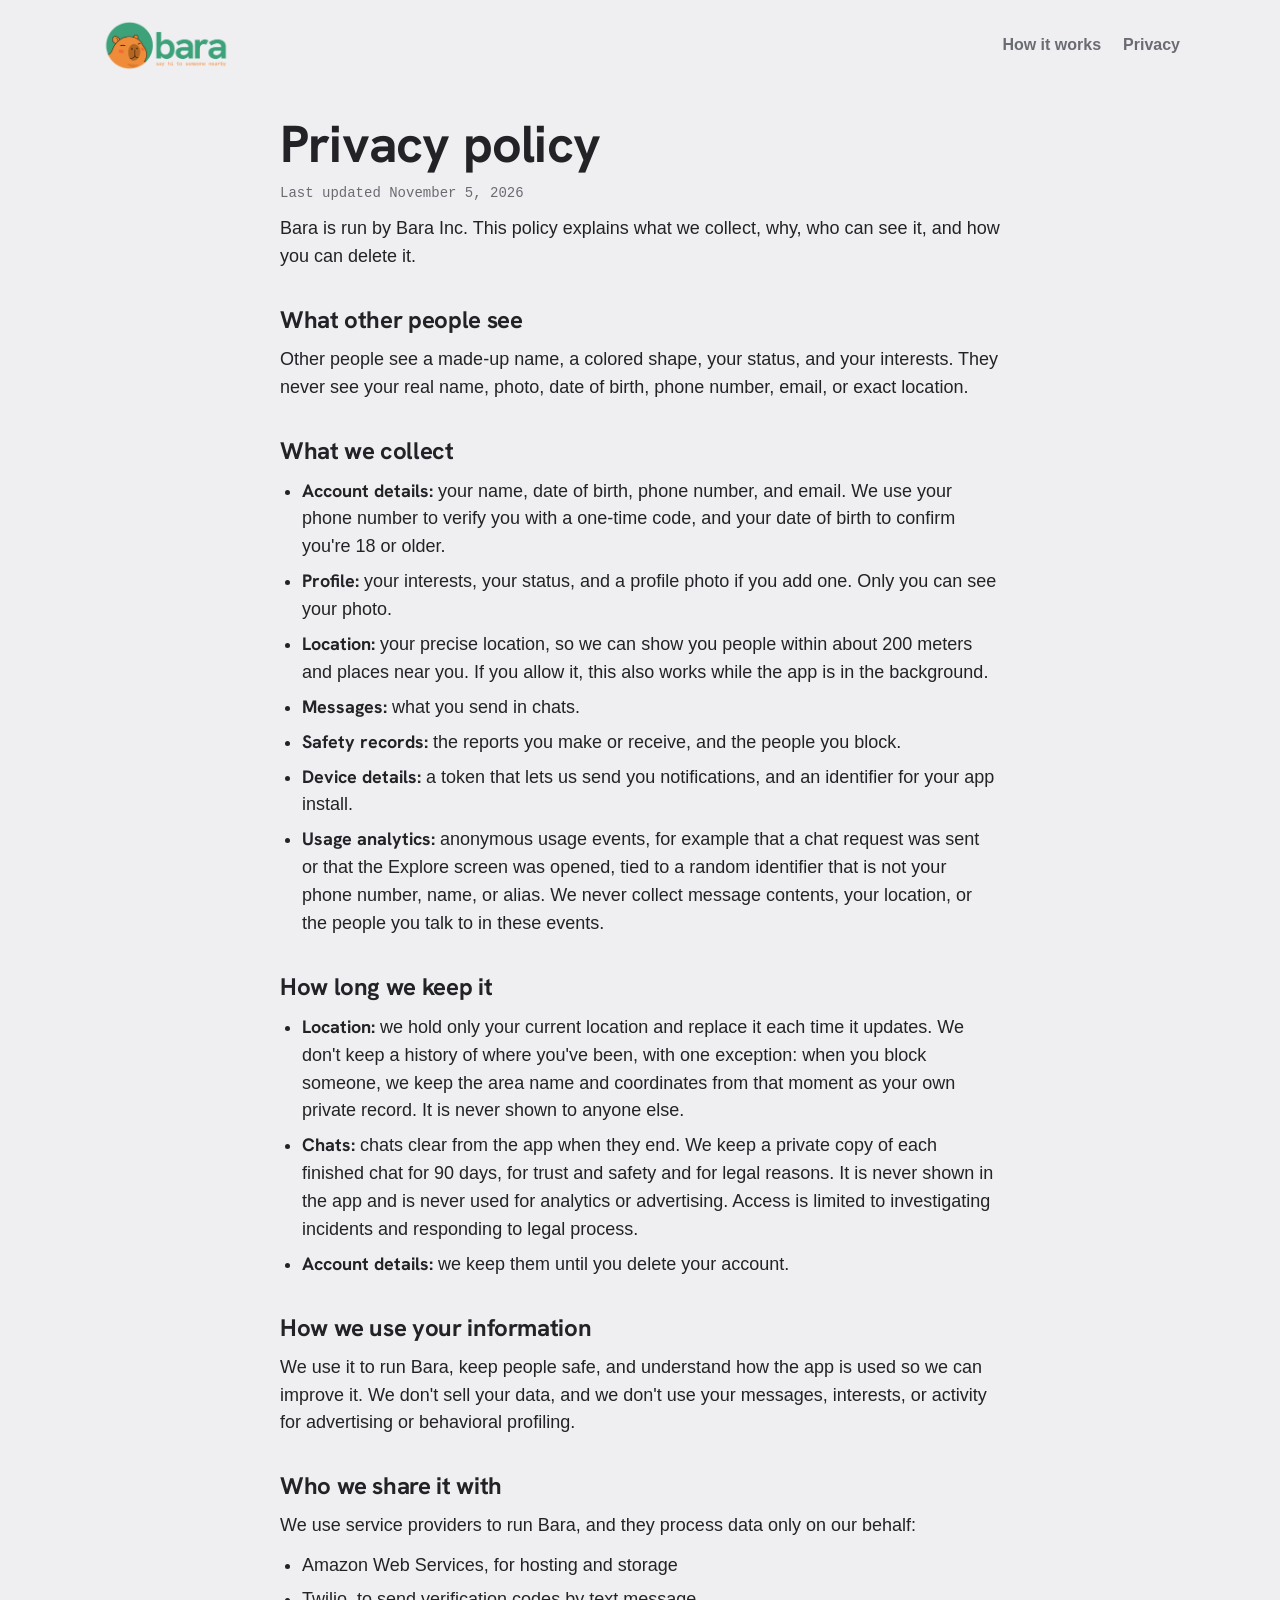
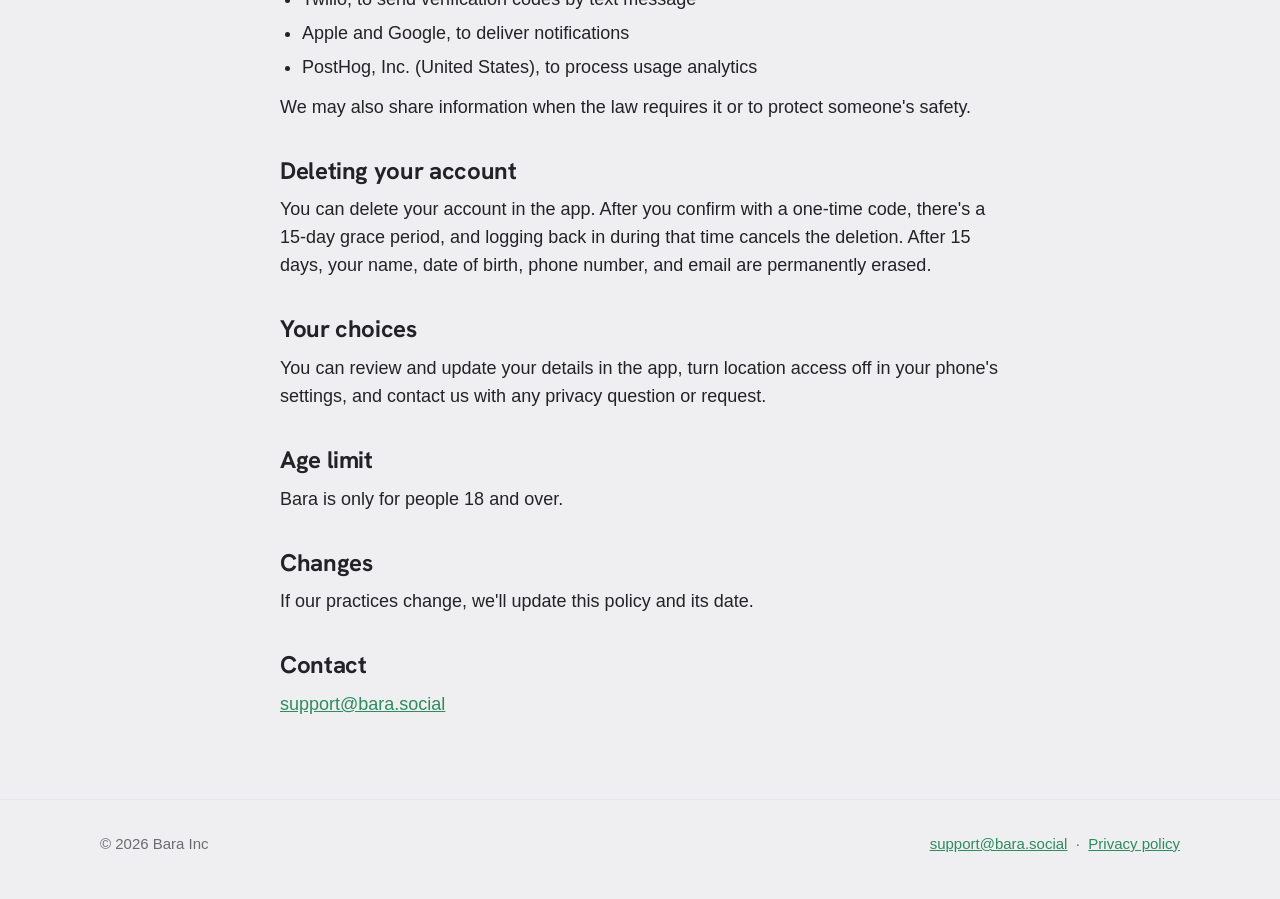
==== privacy.html @ e7399795 "Bara website: homepage and privacy policy Co-Authored-By: Claude Opus 5.5 <noreply@anthropic.com>" ====
<!doctype html>
<html lang="en">
<head>
  <meta charset="utf-8">
  <meta name="viewport" content="width=device-width, initial-scale=1">
  <title>Bara privacy policy</title>
  <meta name="description" content="What Bara collects, how it is used, who can see it, and how to delete it.">
  <link rel="icon" href="img/favicon.svg" type="image/svg+xml">
  <link rel="stylesheet" href="styles.css">
</head>
<body>
  <header class="wrap top">
    <a class="logo" href="index.html" aria-label="Bara home">
      <img src="img/logo.png" alt="Bara" width="560" height="218">
    </a>
    <nav aria-label="Main">
      <a href="index.html#how">How it works</a>
      <a href="privacy.html">Privacy</a>
    </nav>
  </header>

  <main class="wrap doc">
    <h1>Privacy policy</h1>
    <p class="updated">Last updated November 5, 2026</p>

    <p>Bara is run by Bara Inc. This policy explains what we collect, why, who can see it, and how you can delete it.</p>

    <h2>What other people see</h2>
    <p>Other people see a made-up name, a colored shape, your status, and your interests. They never see your real name, photo, date of birth, phone number, email, or exact location.</p>

    <h2>What we collect</h2>
    <ul>
      <li><strong>Account details:</strong> your name, date of birth, phone number, and email. We use your phone number to verify you with a one-time code, and your date of birth to confirm you're 18 or older.</li>
      <li><strong>Profile:</strong> your interests, your status, and a profile photo if you add one. Only you can see your photo.</li>
      <li><strong>Location:</strong> your precise location, so we can show you people within about 200 meters and places near you. If you allow it, this also works while the app is in the background.</li>
      <li><strong>Messages:</strong> what you send in chats.</li>
      <li><strong>Safety records:</strong> the reports you make or receive, and the people you block.</li>
      <li><strong>Device details:</strong> a token that lets us send you notifications, and an identifier for your app install.</li>
      <li><strong>Usage analytics:</strong> anonymous usage events, for example that a chat request was sent or that the Explore screen was opened, tied to a random identifier that is not your phone number, name, or alias. We never collect message contents, your location, or the people you talk to in these events.</li>
    </ul>

    <h2>How long we keep it</h2>
    <ul>
      <li><strong>Location:</strong> we hold only your current location and replace it each time it updates. We don't keep a history of where you've been, with one exception: when you block someone, we keep the area name and coordinates from that moment as your own private record. It is never shown to anyone else.</li>
      <li><strong>Chats:</strong> chats clear from the app when they end. We keep a private copy of each finished chat for 90 days, for trust and safety and for legal reasons. It is never shown in the app and is never used for analytics or advertising. Access is limited to investigating incidents and responding to legal process.</li>
      <li><strong>Account details:</strong> we keep them until you delete your account.</li>
    </ul>

    <h2>How we use your information</h2>
    <p>We use it to run Bara, keep people safe, and understand how the app is used so we can improve it. We don't sell your data, and we don't use your messages, interests, or activity for advertising or behavioral profiling.</p>

    <h2>Who we share it with</h2>
    <p>We use service providers to run Bara, and they process data only on our behalf:</p>
    <ul>
      <li>Amazon Web Services, for hosting and storage</li>
      <li>Twilio, to send verification codes by text message</li>
      <li>Apple and Google, to deliver notifications</li>
      <li>PostHog, Inc. (United States), to process usage analytics</li>
    </ul>
    <p>We may also share information when the law requires it or to protect someone's safety.</p>

    <h2>Deleting your account</h2>
    <p>You can delete your account in the app. After you confirm with a one-time code, there's a 15-day grace period, and logging back in during that time cancels the deletion. After 15 days, your name, date of birth, phone number, and email are permanently erased.</p>

    <h2>Your choices</h2>
    <p>You can review and update your details in the app, turn location access off in your phone's settings, and contact us with any privacy question or request.</p>

    <h2>Age limit</h2>
    <p>Bara is only for people 18 and over.</p>

    <h2>Changes</h2>
    <p>If our practices change, we'll update this policy and its date.</p>

    <h2>Contact</h2>
    <p><a href="mailto:support@bara.social">support@bara.social</a></p>
  </main>

  <footer>
    <div class="wrap">
      <div class="row">
        <span>&copy; 2026 Bara Inc</span>
        <span><a href="mailto:support@bara.social">support@bara.social</a> &nbsp;·&nbsp; <a href="privacy.html">Privacy policy</a></span>
      </div>
    </div>
  </footer>
</body>
</html>
---- styles.css ----
@font-face { font-family: "Hanken Grotesk"; src: url("fonts/HankenGrotesk-Regular.ttf"); font-weight: 400; font-display: swap; }
@font-face { font-family: "Hanken Grotesk"; src: url("fonts/HankenGrotesk-SemiBold.ttf"); font-weight: 600; font-display: swap; }
@font-face { font-family: "Hanken Grotesk"; src: url("fonts/HankenGrotesk-Bold.ttf"); font-weight: 700; font-display: swap; }
@font-face { font-family: "JetBrains Mono"; src: url("fonts/JetBrainsMono-Regular.ttf"); font-weight: 400; font-display: swap; }

:root {
  color-scheme: light dark;
  --base: #EFEFF1;
  --surface: #FFFFFF;
  --tint: #E5E5EA;
  --ink: #232327;
  --ink-2: #6B6B72;
  --accent: #2E8B5E;
  --amber: #B8791F;
  --shadow: 0 18px 48px rgba(35, 35, 39, .14);
}
@media (prefers-color-scheme: dark) {
  :root {
    --base: #1E1E21;
    --surface: #26262A;
    --tint: #303036;
    --ink: #ECECEE;
    --ink-2: #9E9EA6;
    --accent: #3FA079;
    --amber: #E0A44A;
    --shadow: 0 18px 48px rgba(0, 0, 0, .45);
  }
}

* { box-sizing: border-box; }
html { scroll-behavior: smooth; -webkit-text-size-adjust: 100%; }
body {
  margin: 0;
  background: var(--base);
  color: var(--ink);
  font: 400 18px/1.55 "Hanken Grotesk", -apple-system, BlinkMacSystemFont, "Segoe UI", sans-serif;
}
img { display: block; max-width: 100%; height: auto; }
a { color: var(--accent); }
h1, h2, h3 { line-height: 1.12; letter-spacing: -.015em; margin: 0; font-weight: 700; }
p { margin: 0; }

.wrap { width: min(1080px, 100% - 32px); margin-inline: auto; }

/* Header */
.top { display: flex; align-items: center; justify-content: space-between; gap: 16px; padding-block: 20px; }
.top .logo img { width: 132px; }
.top nav { display: flex; gap: 22px; }
.top nav a { color: var(--ink-2); text-decoration: none; font-weight: 600; font-size: 16px; }
.top nav a:hover { color: var(--accent); }

/* Hero */
.hero { display: grid; grid-template-columns: 1.15fr .85fr; gap: 48px; align-items: center; padding-block: 32px 72px; }
.hero h1 { font-size: clamp(42px, 7vw, 72px); }
.hero .lede { margin-top: 20px; font-size: 21px; color: var(--ink-2); max-width: 30em; }
.soon {
  display: inline-block; margin-top: 28px; padding: 10px 18px; border-radius: 999px;
  background: var(--accent); color: #fff; font-weight: 600; font-size: 16px;
}
.where { margin-top: 12px; font: 400 14px/1.4 "JetBrains Mono", monospace; color: var(--ink-2); }

.phone { border-radius: 34px; overflow: hidden; box-shadow: var(--shadow); background: var(--surface); }
.hero .phone { width: min(330px, 100%); margin-inline: auto; }

/* Sections */
section { padding-block: 56px; }
.label { font: 400 14px/1.4 "JetBrains Mono", monospace; color: var(--accent); text-transform: uppercase; letter-spacing: .06em; }
section > .wrap > h2 { font-size: clamp(30px, 4.5vw, 44px); margin-top: 8px; max-width: 18em; }

.steps { display: grid; grid-template-columns: repeat(3, 1fr); gap: 32px; margin-top: 40px; }
.step h3 { font-size: 22px; margin-top: 24px; }
.step p { margin-top: 8px; color: var(--ink-2); }

.cards { display: grid; grid-template-columns: repeat(3, 1fr); gap: 18px; margin-top: 36px; }
.card { background: var(--surface); border-radius: 26px; padding: 26px; }
.card .num { font: 400 14px/1 "JetBrains Mono", monospace; color: var(--accent); }
.card h3 { font-size: 21px; margin-top: 12px; }
.card p { margin-top: 8px; color: var(--ink-2); font-size: 17px; }
.card img { height: 128px; width: auto; margin-bottom: 18px; }

.safe { display: grid; grid-template-columns: repeat(2, 1fr); gap: 18px; margin-top: 18px; }

.note { margin-top: 28px; color: var(--ink-2); }

/* Footer */
footer { margin-top: 40px; padding-block: 32px 44px; border-top: 1px solid var(--tint); color: var(--ink-2); font-size: 15px; }
footer .row { display: flex; flex-wrap: wrap; gap: 8px 24px; justify-content: space-between; }
footer .fine { margin-top: 12px; font-size: 14px; }

/* Privacy page */
.doc { max-width: 720px; padding-block: 24px 40px; }
.doc h1 { font-size: clamp(36px, 6vw, 52px); }
.doc .updated { margin-top: 10px; font: 400 14px/1.4 "JetBrains Mono", monospace; color: var(--ink-2); }
.doc h2 { font-size: 24px; margin-top: 36px; }
.doc p, .doc ul { margin: 12px 0 0; }
.doc ul { padding-left: 22px; }
.doc li { margin-top: 6px; }

@media (max-width: 820px) {
  body { font-size: 17px; }
  .hero { grid-template-columns: 1fr; gap: 36px; padding-block: 16px 40px; }
  .hero .phone { width: min(280px, 100%); }
  .steps, .cards, .safe { grid-template-columns: 1fr; }
  .step .phone { width: min(280px, 100%); margin-inline: auto; }
  section { padding-block: 40px; }
}
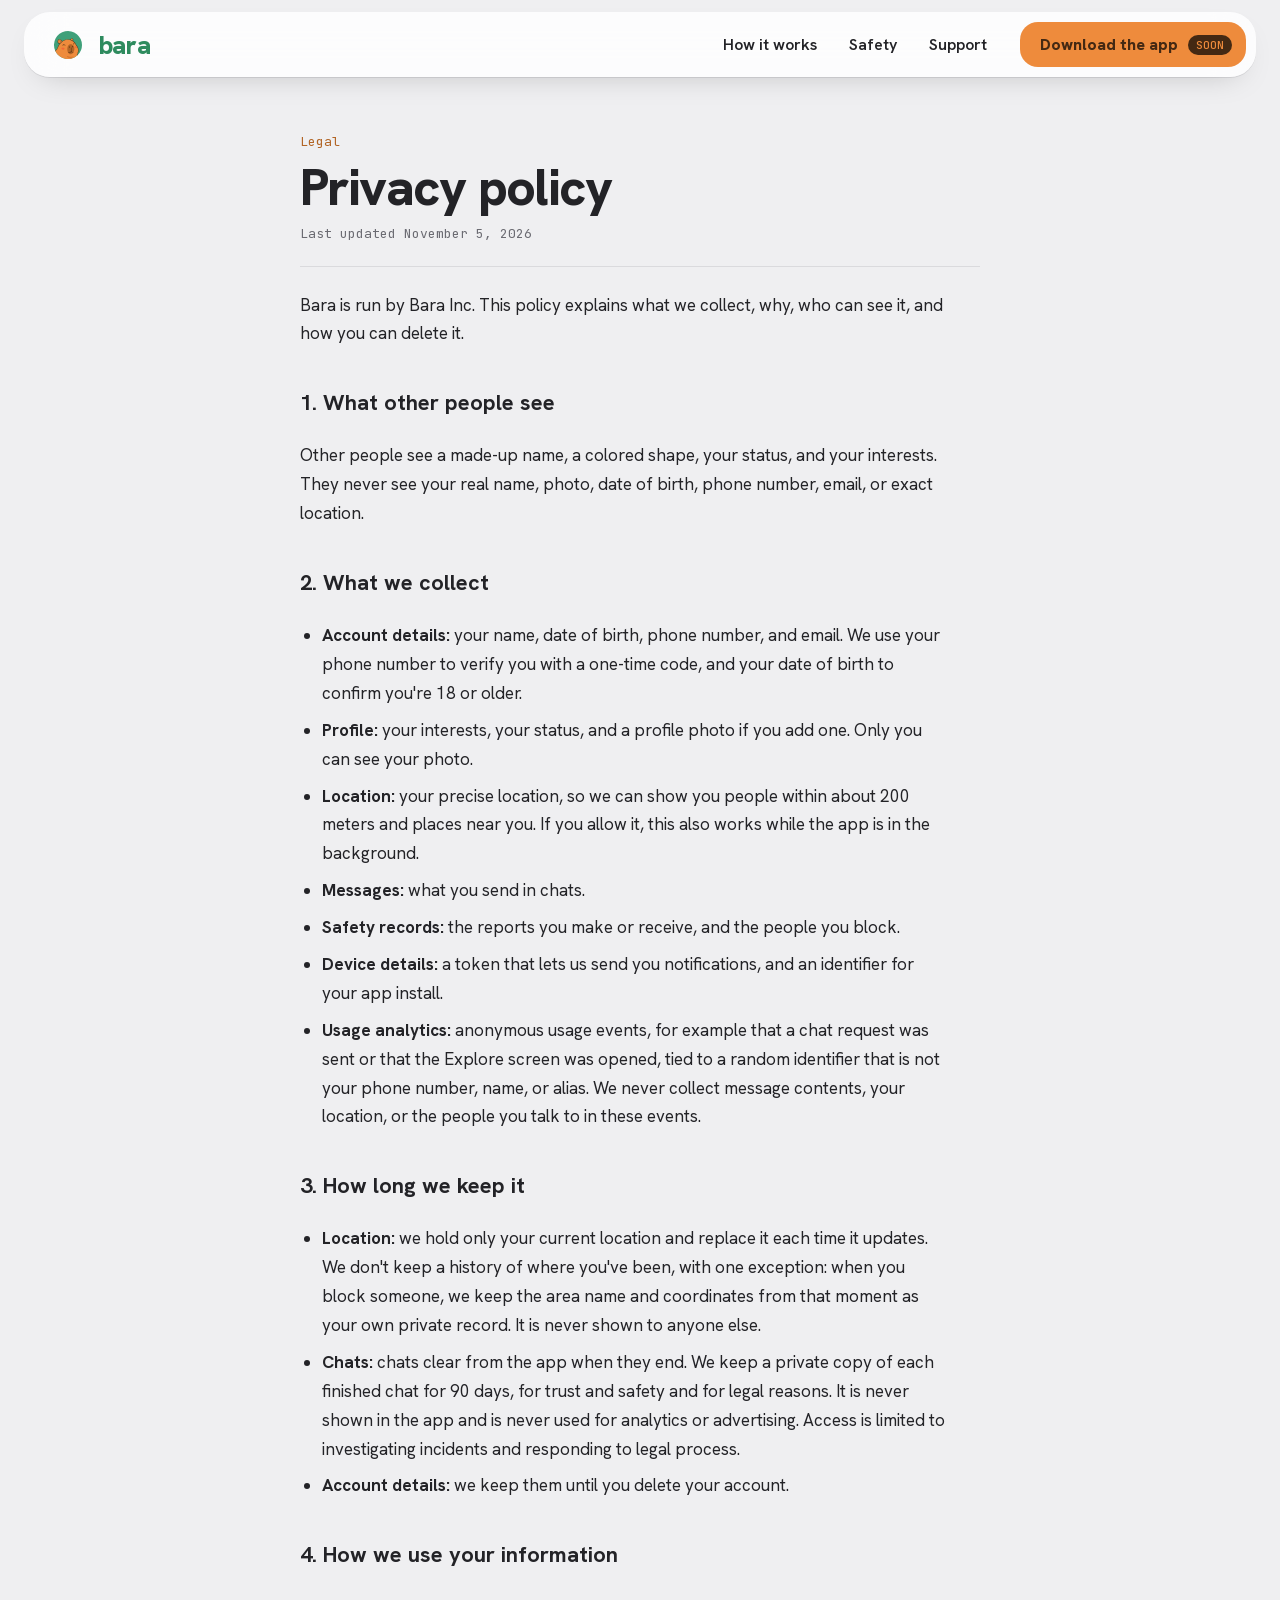
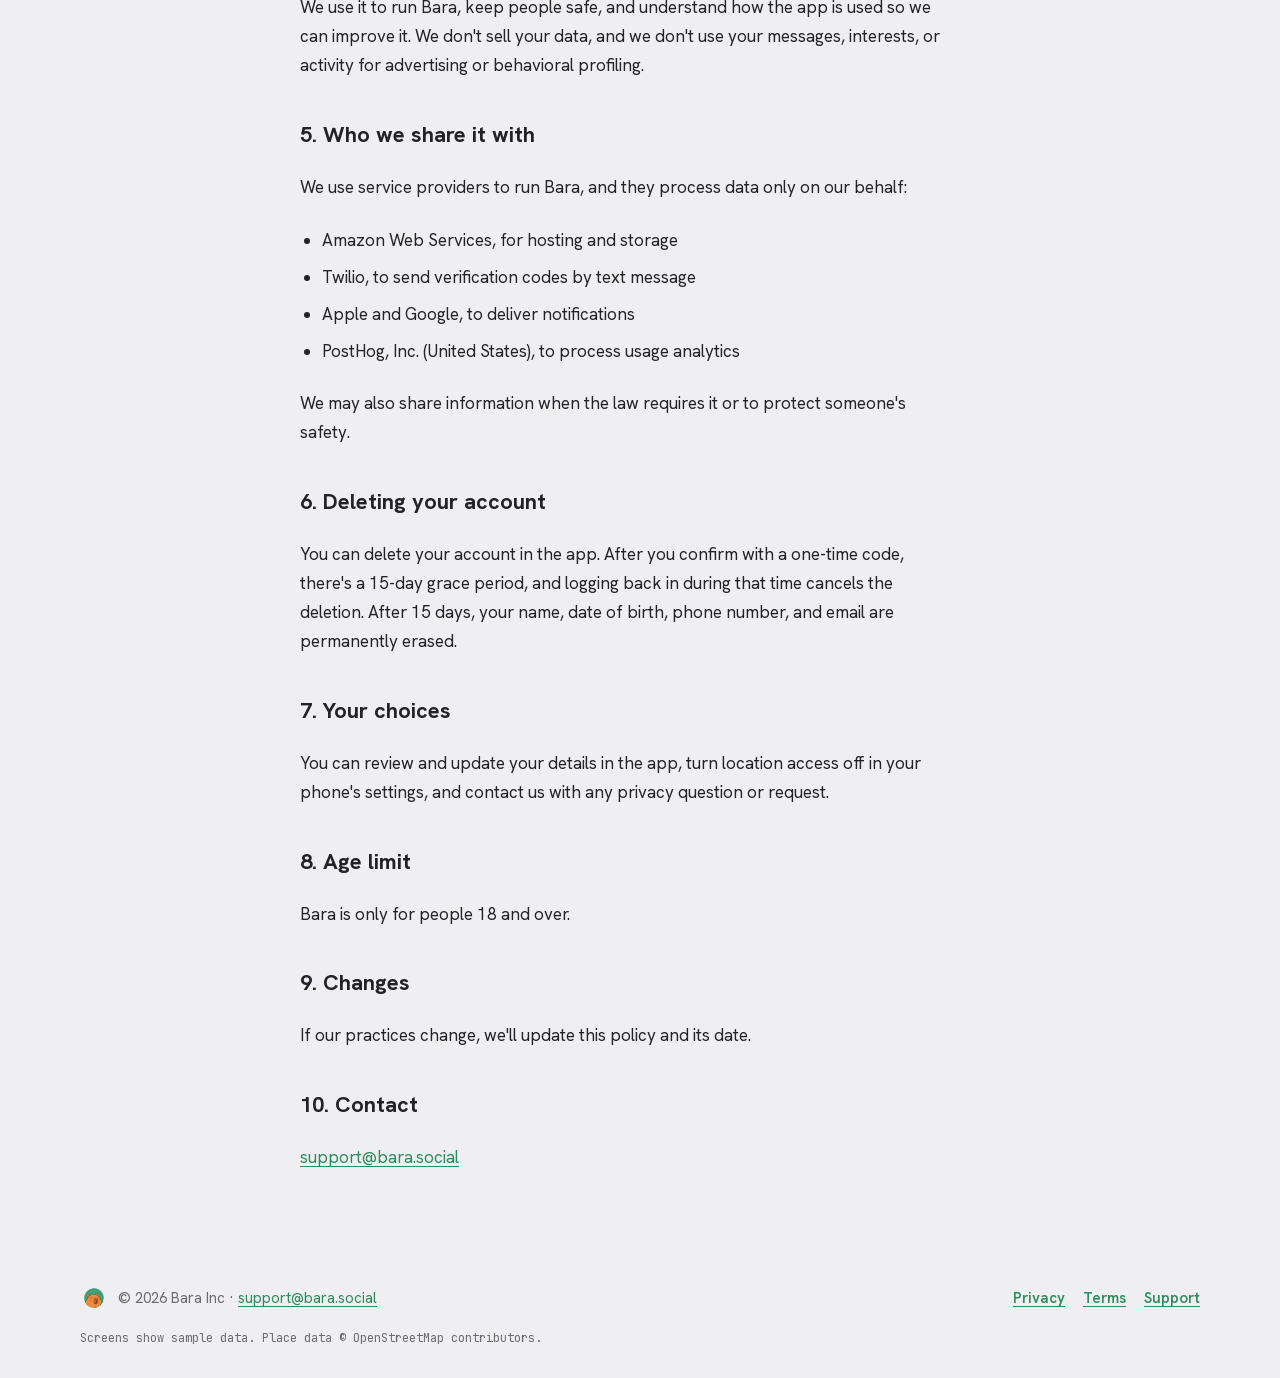
==== commit 3aa14bb2: "Build the real Bara website from the Claude Design handoff Replaces the temporary site with the five" ====
--- a/privacy.html
+++ b/privacy.html
@@ -1,29 +1,37 @@
 <!doctype html>
-<html lang="en">
+<html lang="en" id="top">
 <head>
-  <meta charset="utf-8">
-  <meta name="viewport" content="width=device-width, initial-scale=1">
-  <title>Bara privacy policy</title>
-  <meta name="description" content="What Bara collects, how it is used, who can see it, and how to delete it.">
-  <link rel="icon" href="img/favicon.svg" type="image/svg+xml">
-  <link rel="stylesheet" href="styles.css">
+<meta charset="utf-8">
+<meta name="viewport" content="width=device-width, initial-scale=1">
+<title>Bara privacy policy</title>
+<meta name="description" content="What Bara collects, how it is used, who can see it, and how to delete it.">
+<meta property="og:title" content="Bara privacy policy">
+<meta property="og:description" content="What Bara collects, how it is used, who can see it, and how to delete it.">
+<meta name="theme-color" content="#EFEFF1" media="(prefers-color-scheme: light)">
+<meta name="theme-color" content="#1E1E21" media="(prefers-color-scheme: dark)">
+<link rel="icon" href="img/favicon.svg" type="image/svg+xml">
+<link rel="apple-touch-icon" href="img/apple-touch-icon.png">
+<link rel="preload" href="fonts/HankenGrotesk-latin.woff2" as="font" type="font/woff2" crossorigin>
+<link rel="stylesheet" href="styles.css">
+<script src="main.js" defer></script>
 </head>
 <body>
-  <header class="wrap top">
-    <a class="logo" href="index.html" aria-label="Bara home">
-      <img src="img/logo.png" alt="Bara" width="560" height="218">
-    </a>
-    <nav aria-label="Main">
-      <a href="index.html#how">How it works</a>
-      <a href="privacy.html">Privacy</a>
-    </nav>
-  </header>
-
-  <main class="wrap doc">
-    <h1>Privacy policy</h1>
-    <p class="updated">Last updated November 5, 2026</p>
-
-    <p>Bara is run by Bara Inc. This policy explains what we collect, why, who can see it, and how you can delete it.</p>
+<div class="page">
+<header class="site-header">
+  <nav class="bar" aria-label="Main">
+    <a class="logo" href="index.html" aria-label="Bara home"><img src="img/mark.svg" alt="" width="40" height="40"><span>bara</span></a>
+    <div class="nav-right">
+      <div class="nav-links"><a href="index.html#how">How it works</a><a href="safety.html">Safety</a><a href="support.html">Support</a></div>
+      <a class="download" href="index.html#get">Download the app<span class="soon">SOON</span></a>
+      <button class="burger" type="button" aria-expanded="false" aria-controls="mobile-menu" aria-label="Menu"><span></span><span></span><span></span></button>
+    </div>
+  </nav>
+  <div class="mobile-menu" id="mobile-menu" hidden><a href="index.html#how">How it works</a><a href="safety.html">Safety</a><a href="support.html">Support</a></div>
+</header>
+<main>
+<article class="legal">
+  <div class="legal-head"><span class="kicker">Legal</span><h1>Privacy policy</h1><span class="mono">Last updated November 5, 2026</span></div>
+  <p>Bara is run by Bara Inc. This policy explains what we collect, why, who can see it, and how you can delete it.</p>
 
     <h2>What other people see</h2>
     <p>Other people see a made-up name, a colored shape, your status, and your interests. They never see your real name, photo, date of birth, phone number, email, or exact location.</p>
@@ -73,15 +81,17 @@
 
     <h2>Contact</h2>
     <p><a href="mailto:support@bara.social">support@bara.social</a></p>
-  </main>
-
-  <footer>
-    <div class="wrap">
-      <div class="row">
-        <span>&copy; 2026 Bara Inc</span>
-        <span><a href="mailto:support@bara.social">support@bara.social</a> &nbsp;·&nbsp; <a href="privacy.html">Privacy policy</a></span>
-      </div>
+</article>
+</main>
+<footer class="site-footer">
+  <div class="footer-inner">
+    <div class="footer-row">
+      <div class="footer-id"><img src="img/mark.svg" alt="" width="28" height="28"><span>© 2026 Bara Inc · <a href="mailto:support@bara.social">support@bara.social</a></span></div>
+      <div class="footer-links"><a href="privacy.html">Privacy</a><a href="terms.html">Terms</a><a href="support.html">Support</a></div>
     </div>
-  </footer>
+    <p class="footer-note">Screens show sample data. Place data © OpenStreetMap contributors.</p>
+  </div>
+</footer>
+</div>
 </body>
 </html>
--- a/styles.css
+++ b/styles.css
@@ -1,106 +1,172 @@
-@font-face { font-family: "Hanken Grotesk"; src: url("fonts/HankenGrotesk-Regular.ttf"); font-weight: 400; font-display: swap; }
-@font-face { font-family: "Hanken Grotesk"; src: url("fonts/HankenGrotesk-SemiBold.ttf"); font-weight: 600; font-display: swap; }
-@font-face { font-family: "Hanken Grotesk"; src: url("fonts/HankenGrotesk-Bold.ttf"); font-weight: 700; font-display: swap; }
-@font-face { font-family: "JetBrains Mono"; src: url("fonts/JetBrainsMono-Regular.ttf"); font-weight: 400; font-display: swap; }
+@font-face{font-family:'Hanken Grotesk';font-style:normal;font-weight:400 800;font-display:swap;src:url(fonts/HankenGrotesk-latin.woff2) format('woff2')}
+@font-face{font-family:'JetBrains Mono';font-style:normal;font-weight:400 500;font-display:swap;src:url(fonts/JetBrainsMono-latin.woff2) format('woff2')}
 
-:root {
-  color-scheme: light dark;
-  --base: #EFEFF1;
-  --surface: #FFFFFF;
-  --tint: #E5E5EA;
-  --ink: #232327;
-  --ink-2: #6B6B72;
-  --accent: #2E8B5E;
-  --amber: #B8791F;
-  --shadow: 0 18px 48px rgba(35, 35, 39, .14);
+:root{--bg:#EFEFF1;--surface:#FFFFFF;--tint:#E5E5EA;--text:#232327;--text2:#6B6B72;--green:#2E8B5E;--orange:#EE8B3C;--orange-ink:#B26526;--line:rgba(35,35,39,.10);--brown:#442913;--mono:'JetBrains Mono',monospace;color-scheme:light}
+@media (prefers-color-scheme:dark){:root{--bg:#1E1E21;--surface:#26262A;--tint:#303036;--text:#ECECEE;--text2:#9E9EA6;--green:#3FA079;--orange-ink:#EE8B3C;--line:rgba(236,236,238,.10);color-scheme:dark}}
+
+*{box-sizing:border-box}
+html,body{margin:0;background:var(--bg);color:var(--text);font-family:'Hanken Grotesk',system-ui,sans-serif;-webkit-font-smoothing:antialiased}
+@media (prefers-reduced-motion:no-preference){html{scroll-behavior:smooth}}
+a{color:var(--green);text-underline-offset:3px}
+a:hover{color:var(--text)}
+:focus-visible{outline:3px solid var(--green);outline-offset:3px;border-radius:10px}
+.page{min-height:100vh;display:flex;flex-direction:column;background:var(--bg);color:var(--text)}
+main{flex:1}
+.art{width:100%;height:auto;display:block}
+mark{background:var(--orange);color:var(--brown);padding:0 .12em;border-radius:.16em;display:inline-block;transform:rotate(var(--r,0deg));line-height:1.04}
+.kicker{font-family:var(--mono);font-size:13px;color:var(--orange-ink)}
+.mono{font-family:var(--mono);font-size:13px;color:var(--text2)}
+
+/* Header */
+.site-header{position:sticky;top:0;z-index:20;padding:12px clamp(8px,2vw,24px) 0}
+.bar{max-width:1240px;margin:0 auto;padding:10px 10px 10px clamp(14px,2vw,24px);border-radius:26px;background:color-mix(in srgb,var(--surface) 82%,transparent);-webkit-backdrop-filter:saturate(1.8) blur(20px);backdrop-filter:saturate(1.8) blur(20px);box-shadow:0 1px 0 var(--line),0 12px 32px -18px rgba(0,0,0,.25);display:flex;align-items:center;justify-content:space-between;gap:16px}
+.logo{display:flex;align-items:center;gap:10px;text-decoration:none;color:var(--green)}
+.logo:hover{color:var(--green)}
+.logo img{display:block;width:40px;height:40px}
+.logo span{font-weight:800;font-size:26px;letter-spacing:-0.03em}
+.nav-right{display:flex;align-items:center;gap:clamp(4px,1.5vw,20px);min-width:0}
+.nav-links{display:flex;align-items:center;gap:4px}
+.nav-links a{padding:10px 14px;border-radius:999px;text-decoration:none;font-weight:600;font-size:16px;color:var(--text)}
+.nav-links a[aria-current=page],.mobile-menu a[aria-current=page]{background:var(--tint)}
+.download{display:flex;align-items:center;gap:10px;padding:12px 14px 12px 20px;border-radius:18px;background:var(--orange);color:var(--brown);font-weight:800;font-size:16px;text-decoration:none;white-space:nowrap}
+.download:hover{color:var(--brown)}
+.soon{font-family:var(--mono);font-size:11px;font-weight:500;padding:3px 8px;border-radius:999px;background:var(--brown);color:#EE8B3C}
+.burger{display:none;width:46px;height:46px;border:0;border-radius:16px;background:var(--tint);color:var(--text);cursor:pointer;flex-direction:column;align-items:center;justify-content:center;gap:5px;padding:0}
+.burger span{display:block;width:18px;height:2px;border-radius:2px;background:currentColor}
+.mobile-menu{display:none}
+@media (max-width:760px){
+  .nav-links{display:none}
+  .burger{display:flex}
+  .mobile-menu:not([hidden]){display:flex;position:absolute;left:clamp(8px,2vw,24px);right:clamp(8px,2vw,24px);top:100%;margin-top:8px;padding:8px;border-radius:26px;background:var(--surface);box-shadow:0 18px 40px -20px rgba(0,0,0,.35);flex-direction:column;gap:2px}
+  .mobile-menu a{display:block;padding:15px 18px;border-radius:18px;text-decoration:none;font-weight:700;font-size:19px;color:var(--text)}
 }
-@media (prefers-color-scheme: dark) {
-  :root {
-    --base: #1E1E21;
-    --surface: #26262A;
-    --tint: #303036;
-    --ink: #ECECEE;
-    --ink-2: #9E9EA6;
-    --accent: #3FA079;
-    --amber: #E0A44A;
-    --shadow: 0 18px 48px rgba(0, 0, 0, .45);
-  }
+@media (max-width:400px){
+  .soon{display:none}
+  .download{padding:11px 14px;font-size:14px;border-radius:15px}
+  .logo img{width:32px;height:32px}
+  .logo span{font-size:22px}
+  .burger{width:42px;height:42px;border-radius:14px}
+  .nav-right{gap:6px}
 }
 
-* { box-sizing: border-box; }
-html { scroll-behavior: smooth; -webkit-text-size-adjust: 100%; }
-body {
-  margin: 0;
-  background: var(--base);
-  color: var(--ink);
-  font: 400 18px/1.55 "Hanken Grotesk", -apple-system, BlinkMacSystemFont, "Segoe UI", sans-serif;
-}
-img { display: block; max-width: 100%; height: auto; }
-a { color: var(--accent); }
-h1, h2, h3 { line-height: 1.12; letter-spacing: -.015em; margin: 0; font-weight: 700; }
-p { margin: 0; }
+/* Stage */
+.stage{position:relative;height:820svh}
+.stage-inner{position:sticky;top:0;height:100svh;overflow:hidden;perspective:1600px}
+.kf{position:absolute;left:50%;top:50%;transform:translate(-50%,-50%);will-change:transform,opacity}
+.kf-hidden{opacity:0}
+.kf-drift{z-index:0;pointer-events:none;width:clamp(80px,12svh,150px);will-change:auto}
+.kf-hero-art{width:clamp(110px,15svh,190px)}
+.kf-flip,.z2{z-index:2}
+.z1{z-index:1}
+.kf-table-art{z-index:3;width:clamp(110px,17svh,200px)}
+.cap{z-index:5;position:absolute;left:50%;top:clamp(92px,13svh,130px);width:min(92vw,920px);transform:translate(-50%,0);text-align:center;will-change:transform,opacity;display:flex;flex-direction:column;align-items:center;gap:14px}
+.pill{padding:8px 16px;border-radius:999px;background:var(--surface);font-weight:600;font-size:15px}
+.display{margin:0;font-size:clamp(46px,min(9.5vw,10svh),132px);line-height:.96;letter-spacing:-0.055em;font-weight:800;text-wrap:balance}
+.stage-h2{margin:0;font-size:clamp(32px,min(6.2vw,6.4svh),72px);line-height:1;letter-spacing:-0.045em;font-weight:800;text-wrap:balance}
+.lead{margin:0;font-size:clamp(16px,min(1.7vw,2.2svh),20px);line-height:1.5;color:var(--text2);max-width:40ch;text-wrap:pretty}
+.phone{width:min(360px,36svh,74vw);aspect-ratio:1206/2622;border-radius:clamp(28px,3.6svh,46px);padding:clamp(5px,.7svh,8px);background:#111;box-shadow:0 40px 70px -30px rgba(0,0,0,.5)}
+.phone-screen{position:relative;width:100%;height:100%;border-radius:clamp(23px,3svh,39px);overflow:hidden}
+.phone-screen img{display:block;width:100%;height:100%;object-fit:cover;object-position:top}
+.face-back{position:absolute;inset:0;opacity:0}
+.chip{z-index:3;display:flex;align-items:center;gap:10px;padding:10px 16px 10px 10px;border-radius:999px;background:var(--surface);box-shadow:0 14px 30px -14px rgba(0,0,0,.35);white-space:nowrap}
+.shape{width:26px;height:26px;border-radius:50%}
+.shape-a{background:linear-gradient(135deg,#7FC4D8,#6A8FE0)}
+.shape-b{background:linear-gradient(135deg,#D98A5E,#A9B26A)}
+.shape-c{background:linear-gradient(135deg,#E2C66A,#8FB3B0)}
+.chip-text{display:flex;flex-direction:column;line-height:1.15}
+.chip-name{font-weight:800;font-size:15px}
+.chip-status{font-size:13px;color:var(--text2)}
+.tag{z-index:3;padding:12px 18px;border-radius:18px;background:var(--surface);box-shadow:0 14px 30px -14px rgba(0,0,0,.35);font-weight:800;font-size:clamp(14px,1.4vw,17px);white-space:nowrap}
+.steps{z-index:4;display:flex;gap:8px;align-items:center;font-family:var(--mono);font-size:clamp(11px,1.2vw,14px);white-space:nowrap}
+.step{padding:8px 14px;border-radius:999px;background:var(--text);color:var(--bg)}
 
-.wrap { width: min(1080px, 100% - 32px); margin-inline: auto; }
+/* Floating capybaras */
+.float{position:absolute;pointer-events:none;z-index:-1}
+.st-l{left:clamp(-10px,3vw,60px);top:clamp(12px,3vw,40px);width:clamp(64px,9vw,130px)}
+.st-r{right:clamp(-10px,3vw,60px);bottom:clamp(8px,2vw,30px);width:clamp(80px,11vw,170px)}
+.ct-l{left:clamp(-14px,4vw,90px);top:clamp(10px,3vw,50px);width:clamp(64px,9vw,130px)}
+.ct-r{right:clamp(-14px,4vw,90px);top:clamp(30px,5vw,80px);width:clamp(64px,9vw,130px)}
+.who-l{left:clamp(-10px,6vw,140px);bottom:clamp(10px,3vw,40px);width:clamp(64px,8vw,120px)}
+.who-r{right:clamp(-10px,6vw,140px);top:0;width:clamp(70px,9vw,140px)}
+.cl-l{left:clamp(-10px,5vw,120px);top:clamp(30px,6vw,90px);width:clamp(70px,10vw,150px)}
+.cl-r{right:clamp(-10px,5vw,120px);bottom:clamp(20px,5vw,80px);width:clamp(70px,10vw,150px)}
 
-/* Header */
-.top { display: flex; align-items: center; justify-content: space-between; gap: 16px; padding-block: 20px; }
-.top .logo img { width: 132px; }
-.top nav { display: flex; gap: 22px; }
-.top nav a { color: var(--ink-2); text-decoration: none; font-weight: 600; font-size: 16px; }
-.top nav a:hover { color: var(--accent); }
+/* Statement */
+.statement{isolation:isolate;position:relative;overflow:hidden;background:var(--surface);padding:clamp(96px,14vw,180px) 20px}
+.statement p{position:relative;z-index:1;margin:0 auto;max-width:980px;font-size:clamp(32px,4.8vw,64px);line-height:1.12;letter-spacing:-0.035em;font-weight:800;text-wrap:pretty}
+[data-word]{transition:opacity .25s ease}
 
-/* Hero */
-.hero { display: grid; grid-template-columns: 1.15fr .85fr; gap: 48px; align-items: center; padding-block: 32px 72px; }
-.hero h1 { font-size: clamp(42px, 7vw, 72px); }
-.hero .lede { margin-top: 20px; font-size: 21px; color: var(--ink-2); max-width: 30em; }
-.soon {
-  display: inline-block; margin-top: 28px; padding: 10px 18px; border-radius: 999px;
-  background: var(--accent); color: #fff; font-weight: 600; font-size: 16px;
-}
-.where { margin-top: 12px; font: 400 14px/1.4 "JetBrains Mono", monospace; color: var(--ink-2); }
+/* You stay in control */
+.control{isolation:isolate;position:relative;overflow:hidden;padding:clamp(80px,12vw,160px) 20px}
+.control-inner{position:relative;z-index:1;max-width:1160px;margin:0 auto;display:flex;flex-direction:column;gap:clamp(32px,5vw,56px)}
+.big-h2{margin:0;text-align:center;font-size:clamp(44px,7vw,96px);line-height:.96;letter-spacing:-0.05em;font-weight:800;text-wrap:balance}
+.bento{list-style:none;margin:0;padding:0;display:grid;grid-template-columns:repeat(auto-fit,minmax(min(100%,300px),1fr));gap:16px}
+.tile{background:var(--surface);border-radius:26px;padding:clamp(24px,3vw,36px);display:flex;gap:20px;flex-direction:column}
+.tile-wide{grid-column:1/-1;flex-direction:row;align-items:center;flex-wrap:wrap}
+.tile-text{display:flex;flex-direction:column;gap:8px}
+.tile h3{margin:0;font-size:clamp(22px,2.4vw,28px);line-height:1.12;letter-spacing:-0.02em;font-weight:800}
+.tile p{margin:0;font-size:17px;line-height:1.5;color:var(--text2);max-width:40ch}
+.tile-art{flex:0 0 auto;width:clamp(90px,14vw,160px)}
+.tile-art-end{width:clamp(90px,13vw,150px);margin-left:auto}
+.tile-cta{display:flex;flex-direction:column;gap:14px;justify-content:space-between;height:100%}
+.btn{align-self:flex-start;padding:12px 20px;border-radius:999px;background:var(--text);color:var(--bg);font-weight:700;font-size:16px;text-decoration:none}
+.btn:hover{color:var(--bg)}
 
-.phone { border-radius: 34px; overflow: hidden; box-shadow: var(--shadow); background: var(--surface); }
-.hero .phone { width: min(330px, 100%); margin-inline: auto; }
+/* Who it's for */
+.who{isolation:isolate;position:relative;overflow:hidden;padding:clamp(40px,6vw,80px) 0 clamp(96px,12vw,160px);display:flex;flex-direction:column;gap:clamp(28px,4vw,48px)}
+.who-head{padding:0 20px;text-align:center}
+.who-head h2{margin:0;font-size:clamp(36px,5vw,64px);line-height:1;letter-spacing:-0.045em;font-weight:800}
+.marquee{display:flex;gap:clamp(24px,3vw,48px);white-space:nowrap;font-size:clamp(48px,9vw,128px);font-weight:800;letter-spacing:-0.05em;line-height:1;will-change:transform}
+.dotsep{color:var(--orange-ink)}
+.green{color:var(--green)}
+.who-line{margin:0 auto;padding:0 20px;font-size:clamp(19px,2vw,22px);line-height:1.5;color:var(--text2);max-width:40ch;text-align:center}
 
-/* Sections */
-section { padding-block: 56px; }
-.label { font: 400 14px/1.4 "JetBrains Mono", monospace; color: var(--accent); text-transform: uppercase; letter-spacing: .06em; }
-section > .wrap > h2 { font-size: clamp(30px, 4.5vw, 44px); margin-top: 8px; max-width: 18em; }
+/* Closing */
+.closing{isolation:isolate;scroll-margin-top:90px;position:relative;overflow:hidden;background:var(--surface);padding:clamp(96px,14vw,180px) 20px;display:flex;flex-direction:column;align-items:center;text-align:center;gap:24px}
+.closing-art{width:clamp(130px,16vw,190px)}
+.closing h2{margin:0;font-size:clamp(52px,10vw,136px);line-height:.94;letter-spacing:-0.055em;font-weight:800;max-width:11ch;text-wrap:balance}
+.soon-pill{padding:14px 24px;border-radius:999px;background:var(--text);color:var(--bg);font-weight:700;font-size:17px}
 
-.steps { display: grid; grid-template-columns: repeat(3, 1fr); gap: 32px; margin-top: 40px; }
-.step h3 { font-size: 22px; margin-top: 24px; }
-.step p { margin-top: 8px; color: var(--ink-2); }
+/* Safety */
+.narrow{margin:0 auto;padding:56px 20px 80px;display:flex;flex-direction:column}
+.safety{max-width:880px;gap:40px}
+.safety-head{display:flex;flex-wrap:wrap;gap:24px;align-items:center;justify-content:space-between}
+.safety-head img{width:180px;height:auto}
+.safety-title{display:flex;flex-direction:column;gap:12px;max-width:520px}
+.safety h1,.support h1{margin:0;font-size:clamp(38px,6vw,60px);line-height:1;letter-spacing:-0.03em;font-weight:800}
+.group{display:flex;flex-direction:column;gap:14px}
+.group h2{margin:0;font-size:26px;letter-spacing:-0.015em}
+.group ul{margin:0;padding:0;list-style:none;display:flex;flex-direction:column;gap:10px}
+.group li{background:var(--surface);border-radius:14px;padding:16px 20px;font-size:17px;line-height:1.5}
 
-.cards { display: grid; grid-template-columns: repeat(3, 1fr); gap: 18px; margin-top: 36px; }
-.card { background: var(--surface); border-radius: 26px; padding: 26px; }
-.card .num { font: 400 14px/1 "JetBrains Mono", monospace; color: var(--accent); }
-.card h3 { font-size: 21px; margin-top: 12px; }
-.card p { margin-top: 8px; color: var(--ink-2); font-size: 17px; }
-.card img { height: 128px; width: auto; margin-bottom: 18px; }
+/* Support */
+.support{max-width:760px;gap:36px}
+.support-head{display:flex;flex-direction:column;gap:14px}
+.support-head p{margin:0;font-size:19px;line-height:1.5;color:var(--text2)}
+.support-head a{font-weight:700}
+.faqs{display:flex;flex-direction:column;gap:10px}
+.faqs h2{margin:0 0 6px;font-size:24px}
+details{background:var(--surface);border-radius:14px;padding:18px 20px}
+summary{cursor:pointer;font-weight:700;font-size:17px}
+details p{margin:12px 0 0;font-size:16px;line-height:1.55;color:var(--text2)}
 
-.safe { display: grid; grid-template-columns: repeat(2, 1fr); gap: 18px; margin-top: 18px; }
-
-.note { margin-top: 28px; color: var(--ink-2); }
+/* Legal */
+.legal{max-width:720px;margin:0 auto;padding:56px 20px 80px;display:flex;flex-direction:column;gap:24px;counter-reset:section}
+.legal-head{display:flex;flex-direction:column;gap:10px;padding-bottom:24px;border-bottom:1px solid var(--line)}
+.legal h1{margin:0;font-size:clamp(36px,5vw,52px);line-height:1.05;letter-spacing:-0.03em;font-weight:800}
+.legal h2{margin:16px 0 0;font-size:22px;counter-increment:section}
+.legal h2::before{content:counter(section) ". "}
+.legal p,.legal ul{margin:0;font-size:17px;line-height:1.7;max-width:65ch}
+.legal ul{padding-left:22px}
+.legal li+li{margin-top:8px}
+.legal-note{background:var(--tint);border-radius:14px;padding:16px 20px;font-size:16px;line-height:1.5;color:var(--text2)}
 
 /* Footer */
-footer { margin-top: 40px; padding-block: 32px 44px; border-top: 1px solid var(--tint); color: var(--ink-2); font-size: 15px; }
-footer .row { display: flex; flex-wrap: wrap; gap: 8px 24px; justify-content: space-between; }
-footer .fine { margin-top: 12px; font-size: 14px; }
+.footer-inner{max-width:1160px;margin:0 auto;padding:32px 20px;display:flex;flex-direction:column;gap:18px}
+.footer-row{display:flex;flex-wrap:wrap;justify-content:space-between;gap:16px;align-items:center}
+.footer-id{display:flex;align-items:center;gap:10px;font-size:15px;color:var(--text2)}
+.footer-id img{display:block}
+.footer-links{display:flex;flex-wrap:wrap;gap:18px;font-size:15px;font-weight:600}
+.footer-note{margin:0;font-family:var(--mono);font-size:12px;color:var(--text2)}
 
-/* Privacy page */
-.doc { max-width: 720px; padding-block: 24px 40px; }
-.doc h1 { font-size: clamp(36px, 6vw, 52px); }
-.doc .updated { margin-top: 10px; font: 400 14px/1.4 "JetBrains Mono", monospace; color: var(--ink-2); }
-.doc h2 { font-size: 24px; margin-top: 36px; }
-.doc p, .doc ul { margin: 12px 0 0; }
-.doc ul { padding-left: 22px; }
-.doc li { margin-top: 6px; }
-
-@media (max-width: 820px) {
-  body { font-size: 17px; }
-  .hero { grid-template-columns: 1fr; gap: 36px; padding-block: 16px 40px; }
-  .hero .phone { width: min(280px, 100%); }
-  .steps, .cards, .safe { grid-template-columns: 1fr; }
-  .step .phone { width: min(280px, 100%); margin-inline: auto; }
-  section { padding-block: 40px; }
-}
+@media (prefers-reduced-motion:reduce){*{transition:none!important;animation:none!important}}
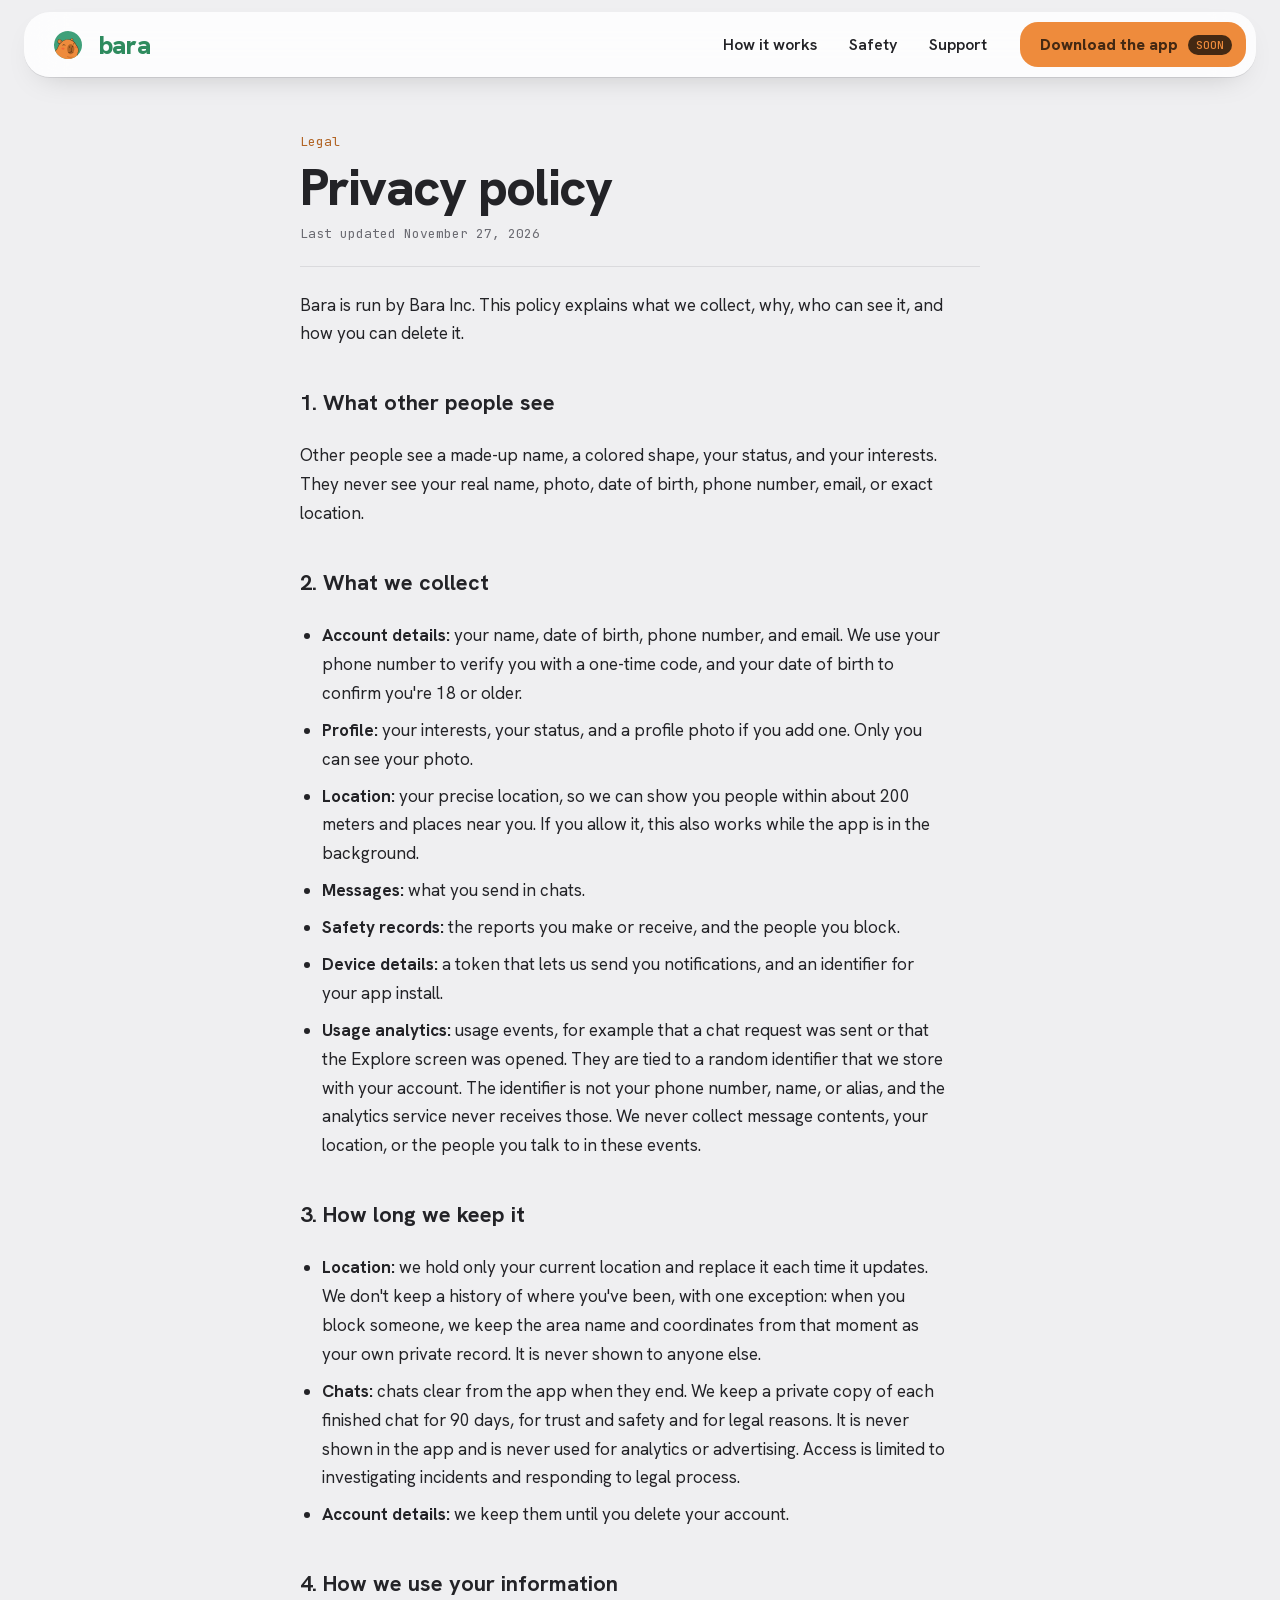
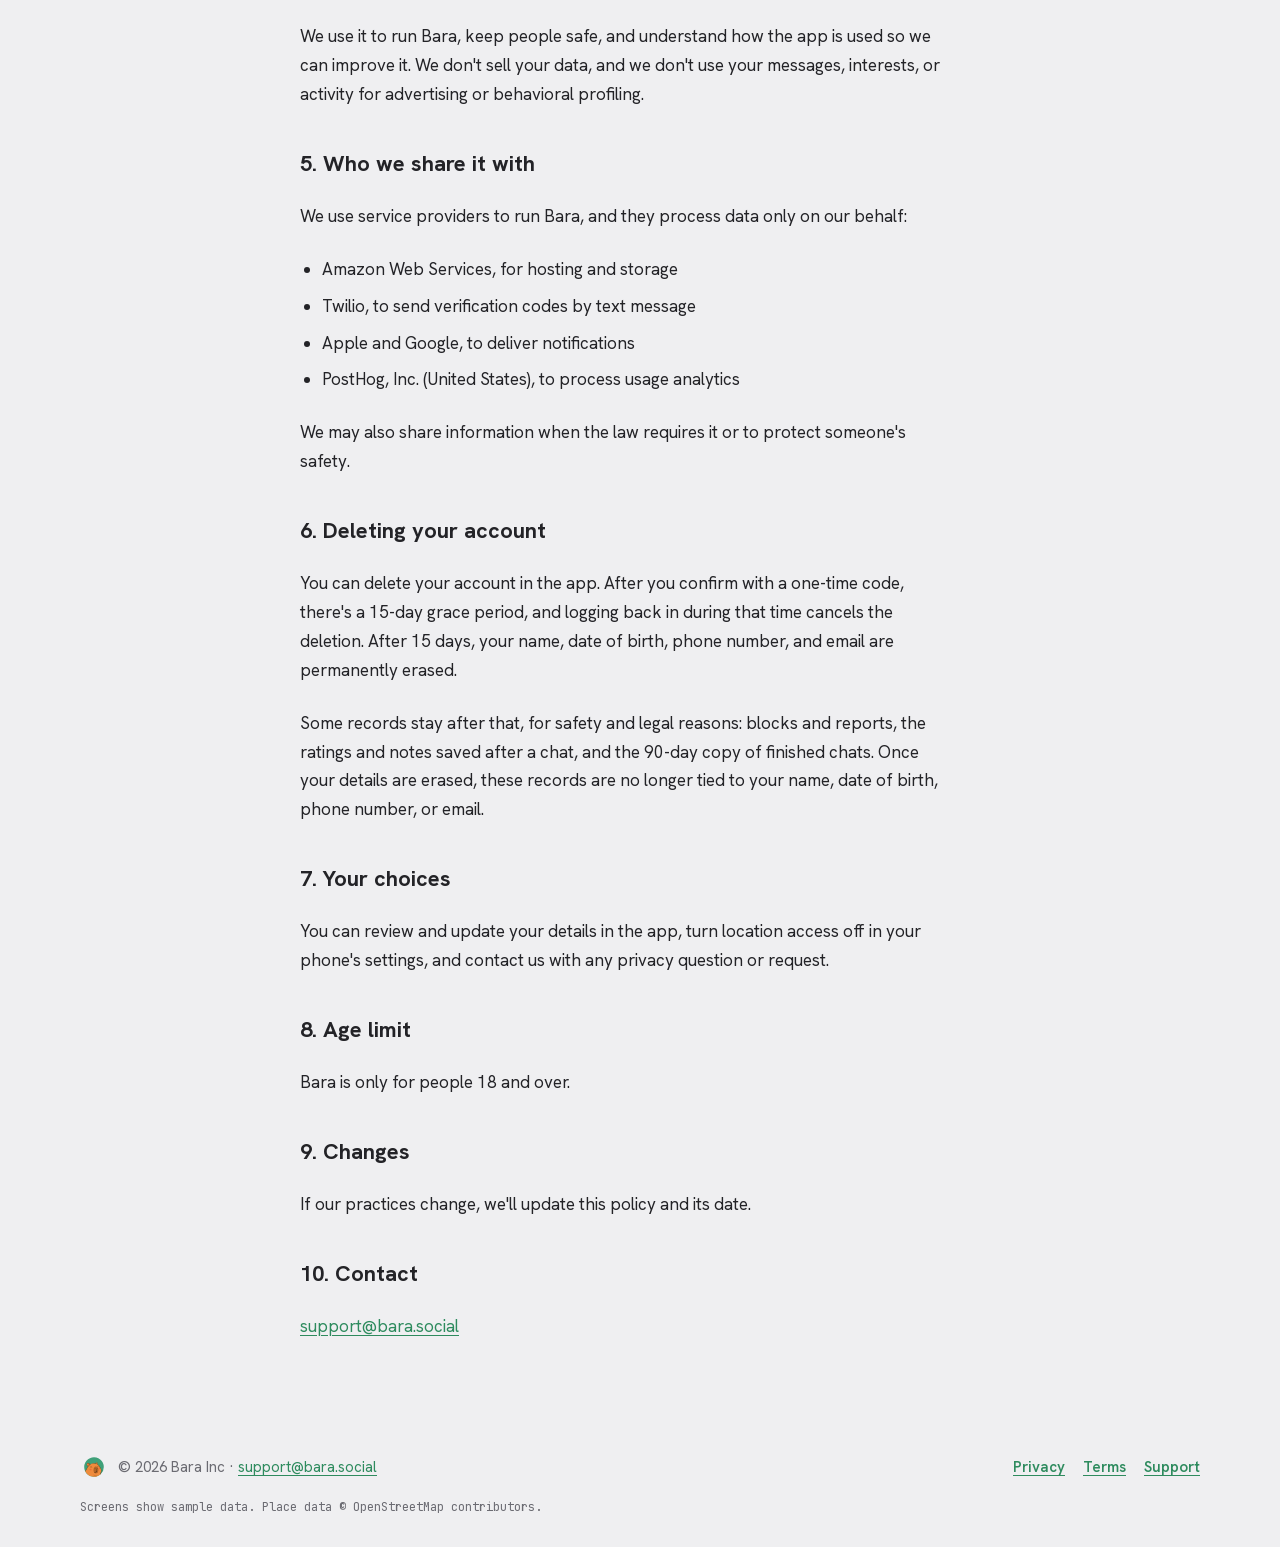
==== commit f3fccc7e: "Privacy policy: analytics identifier is stored with the account; say what stays after deletion Co-Au" ====
--- a/privacy.html
+++ b/privacy.html
@@ -7,6 +7,15 @@
 <meta name="description" content="What Bara collects, how it is used, who can see it, and how to delete it.">
 <meta property="og:title" content="Bara privacy policy">
 <meta property="og:description" content="What Bara collects, how it is used, who can see it, and how to delete it.">
+<meta property="og:type" content="website">
+<meta property="og:site_name" content="Bara">
+<meta property="og:url" content="https://bara.social/privacy.html">
+<meta property="og:image" content="https://bara.social/img/share.png">
+<meta property="og:image:width" content="1200">
+<meta property="og:image:height" content="630">
+<meta property="og:image:alt" content="Bara: say hi to someone nearby. Coming soon to iPhone and Android.">
+<meta name="twitter:card" content="summary_large_image">
+<meta name="twitter:image" content="https://bara.social/img/share.png">
 <meta name="theme-color" content="#EFEFF1" media="(prefers-color-scheme: light)">
 <meta name="theme-color" content="#1E1E21" media="(prefers-color-scheme: dark)">
 <link rel="icon" href="img/favicon.svg" type="image/svg+xml">
@@ -30,7 +39,7 @@
 </header>
 <main>
 <article class="legal">
-  <div class="legal-head"><span class="kicker">Legal</span><h1>Privacy policy</h1><span class="mono">Last updated November 5, 2026</span></div>
+  <div class="legal-head"><span class="kicker">Legal</span><h1>Privacy policy</h1><span class="mono">Last updated November 27, 2026</span></div>
   <p>Bara is run by Bara Inc. This policy explains what we collect, why, who can see it, and how you can delete it.</p>
 
     <h2>What other people see</h2>
@@ -44,7 +53,7 @@
       <li><strong>Messages:</strong> what you send in chats.</li>
       <li><strong>Safety records:</strong> the reports you make or receive, and the people you block.</li>
       <li><strong>Device details:</strong> a token that lets us send you notifications, and an identifier for your app install.</li>
-      <li><strong>Usage analytics:</strong> anonymous usage events, for example that a chat request was sent or that the Explore screen was opened, tied to a random identifier that is not your phone number, name, or alias. We never collect message contents, your location, or the people you talk to in these events.</li>
+      <li><strong>Usage analytics:</strong> usage events, for example that a chat request was sent or that the Explore screen was opened. They are tied to a random identifier that we store with your account. The identifier is not your phone number, name, or alias, and the analytics service never receives those. We never collect message contents, your location, or the people you talk to in these events.</li>
     </ul>
 
     <h2>How long we keep it</h2>
@@ -69,6 +78,7 @@
 
     <h2>Deleting your account</h2>
     <p>You can delete your account in the app. After you confirm with a one-time code, there's a 15-day grace period, and logging back in during that time cancels the deletion. After 15 days, your name, date of birth, phone number, and email are permanently erased.</p>
+    <p>Some records stay after that, for safety and legal reasons: blocks and reports, the ratings and notes saved after a chat, and the 90-day copy of finished chats. Once your details are erased, these records are no longer tied to your name, date of birth, phone number, or email.</p>
 
     <h2>Your choices</h2>
     <p>You can review and update your details in the app, turn location access off in your phone's settings, and contact us with any privacy question or request.</p>
